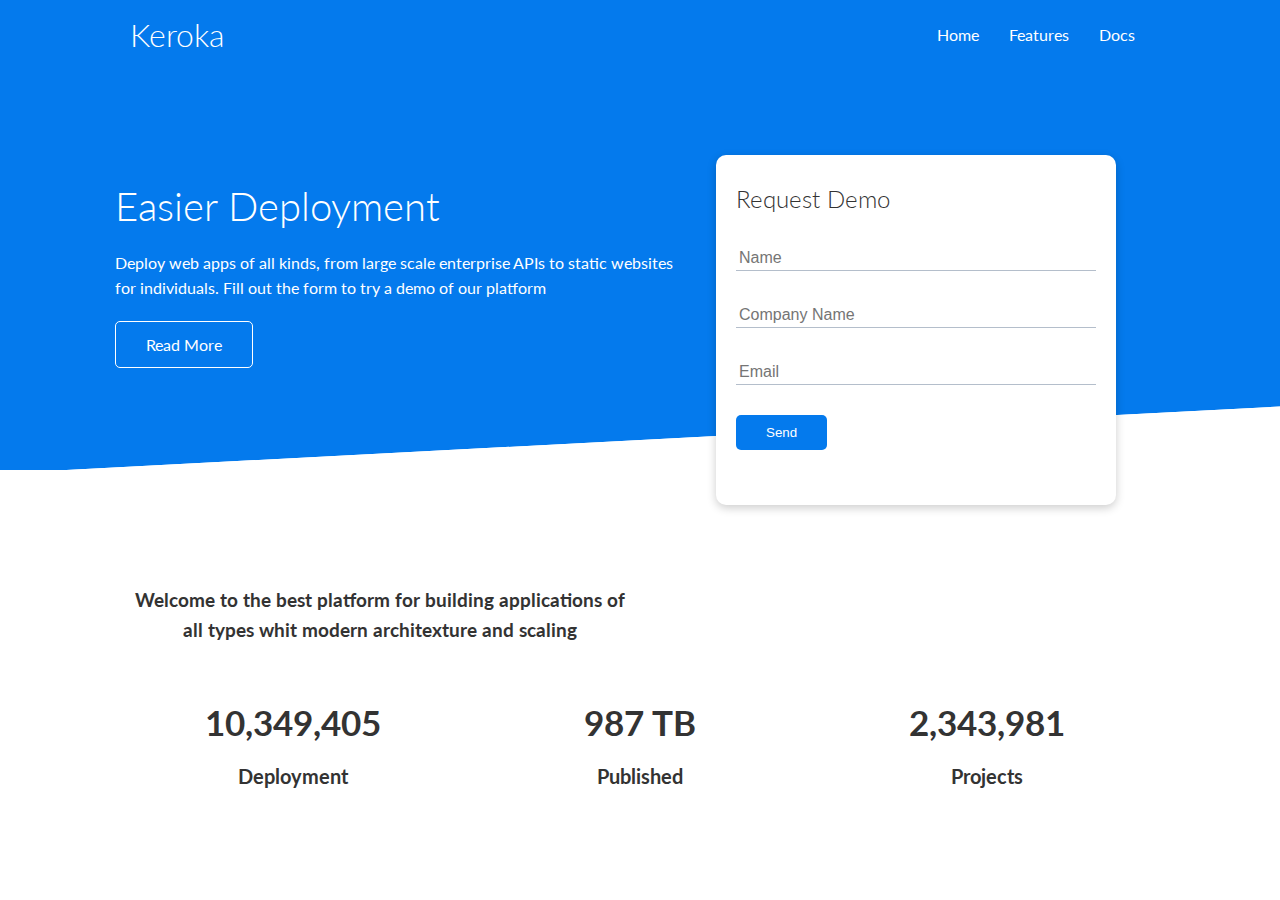
==== index.html @ ce79bc99 "Home page with some utilities css" ====
<!DOCTYPE html>
<html lang="en">
<head>
    <meta charset="UTF-8">
    <meta http-equiv="X-UA-Compatible" content="IE=edge">
    <meta name="viewport" content="width=device-width, initial-scale=1.0">
    <link rel="stylesheet" href="css/style.css">
    <link rel="stylesheet" href="css/utilities.css">
    <link rel="stylesheet" href="https://cdnjs.cloudflare.com/ajax/libs/font-awesome/6.1.1/css/all.min.css" integrity="sha512-KfkfwYDsLkIlwQp6LFnl8zNdLGxu9YAA1QvwINks4PhcElQSvqcyVLLD9aMhXd13uQjoXtEKNosOWaZqXgel0g==" crossorigin="anonymous" referrerpolicy="no-referrer" />
    <title>Heroka | Cloud Hosting For Everyone</title>
</head>
<body>
    <!-- Nav bar -->
    <div class="navbar">
        <div class="container flex">
            <h1 class="logo"> Keroka</h1>
            <nav>
                <ul>
                    <li><a href="index.html">Home</a></li>
                    <li><a href="features.html">Features</a></li>
                    <li><a href="docs.html">Docs</a></li>
                </ul>
            </nav>
        </div>
    </div>


    <!-- Show case -->
    <div class="showcase">
        <div class="container grid">
            <div class="showcase-text">
                <h1>Easier Deployment</h1>
                <p>Deploy web apps of all kinds, from
                large scale enterprise APIs to static
                websites for individuals. Fill out the
                form to try a demo of our platform</p>

                <a href="features.html" class="btn btn-outline">Read More</a>
            </div>

            <div class="showcase-form card">
                <h2>Request Demo</h2>
                <form>
                    <div class="form-control">
                        <input type="text" name="name" placeholder="Name" required>
                    </div>
                    <div class="form-control">
                        <input type="text" name="company" placeholder="Company Name" required>
                    </div>
                    <div class="form-control">
                        <input type="email" name="email" placeholder="Email" required>
                    </div>
                    <input type="submit" value="Send" class="btn btn-primart">
                </form>
            </div>
        </div>
    </div>

    <!-- Stats-->
    <section class="stats">
        <div class="container">
            <h3 class="stats-heading text-center my-1">
                Welcome to the best platform for building applications of all
                types whit modern architexture and scaling
            </h3>

            <div class="grid grid-3 text-center my-4">
                <div>
                    <i class="fas fa-server fa-3x"></i>
                    <h3 class="">10,349,405</h3>
                    <p class="tetxt-secondary">Deployment</p>
                </div>
                <div>
                    <i class="fas fa-upload fa-3x"></i>
                    <h3 class="">987 TB</h3>
                    <p class="tetxt-secondary">Published</p>
                </div>
                <div>
                    <i class="fas fa-project-diagram fa-3x"></i>
                    <h3 class="">2,343,981</h3>
                    <p class="tetxt-secondary">Projects</p>
                </div>
            </div>
        </div>
    </section>
</body>
</html>
---- css/style.css ----
@import url('https://fonts.googleapis.com/css2?family=Lato:wght@300&display=swap');

:root {
    --primary-color: #047aed;
}

* { 
  box-sizing: border-box;  
  padding: 0;
  margin: 0;
}

body {
    font-family: 'Lato', sans-serif;
    color: #333;
    line-height: 1.6;
}

ul {
    list-style-type: none;
}

a {
    text-decoration: none;
    color: #333;
}

h1,h2 {
    font-weight: 300;
    line-height: 1.2;
    margin: 10px 0;
}

p {
    margin: 10px 0;
}

img {
    width: 100%;
}

/* Nav Bar*/
.navbar {
    background-color: var(--primary-color);
    color: #fff;
    height: 70px;
}

.navbar ul {
    display: flex;
}

.navbar a {
    color: #fff;
    padding: 10px;
    margin: 0 5px;
}

.navbar .flex {
    justify-content: space-between;
}

.navbar a:hover{
    border-bottom: 2px #fff solid;
}

/* Showcase */
.showcase {
    height: 400px;
    background-color: var(--primary-color);
    color: #fff;
    position: relative;
}

.showcase .grid {
    overflow: visible;
    grid-template-columns: 55% 45%;
    gap: 30px;
}
.showcase-form {
    position: relative;
    top: 60px;
    height: 350px;
    width: 400px;
    padding: 40px;
    z-index: 100;
    /*justify-self: flex-end;*/
}

.showcase-form .form-control{
    margin: 30px 0;
}

.showcase-form input[type='text'],
.showcase-form input[type='email'] {
    border: 0;
    border-bottom: 1px solid #b4becb;
    width: 100%;
    padding: 3px;
    font-size: 16px;
}

.showcase::before, .showcase.showcase:after{
    content: '';
    position: absolute;
    height: 100px;
    bottom: -70px;
    right: 0;
    left: 0;
    background-color: #fff;
    transform:skewY(-3deg);
    -webkit-transform:skewY(-3deg);
    -moz-transform:skewY(-3deg);
    -ms-transform:skewY(-3deg);
}

.showcase-form input:focus{
    outline: none;
}

.showcase h1 {
    font-size: 40px;
}

.showcase p{
    margin: 20px 0;
}

/* Stats*/
.stats {
    padding-top: 100px;
}

.stats-heading {
    max-width: 500px;
    margin: auto;
}
.stats .grid h3 {
    font-size: 35px;
}

.stats .grid p {
    font-size: 20px;
    font-weight: bold;
}
---- css/utilities.css ----
.container {
    max-width: 1100px;
    margin: 0 auto;
    overflow: auto;
    padding: 0 40px;
}

.flex {
    display: flex;
    justify-content: center;
    align-items: center;
    height: 100%;
}

.grid {
    display: grid;
    grid-template-columns: repeat(2, 1fr);
    gap: 20px;
    justify-content: center;
    align-items: center;
    height: 100%;
}

.grid-3 {
    grid-template-columns: repeat(3, 1fr);
}

.card {
    background-color: #fff;
    color: #333;
    border-radius: 10px;
    box-shadow: 0 3px 10px rgba(0,0,0,0.2);
    padding: 20px;
    margin: 10px;
}

.btn {
    display: inline-block;
    padding: 10px 30px;
    cursor: pointer;
    background-color: var(--primary-color);
    color: #fff;
    border: none;
    border-radius: 5px;
}
.btn-outline {
    background-color: transparent;
    border: 1px solid #fff;
}

.btn:hover {
    transform: scale(0.98);
}

.text-center {
    text-align: center;
}

/* Margins on Y */
.my-1 {
    margin: 1rem 0;
}

.my-2 {
    margin: 1.5rem 0;
}

.my-3 {
    margin: 2rem 0;
}

.my-4 {
    margin: 3rem 0;
}

.my-5 {
    margin: 4rem 0;
}


/* Margins on X and Y */
.m-1 {
    margin: 1rem;
}

.m-2 {
    margin: 1.5rem;
}

.m-3 {
    margin: 2rem;
}

.m-4 {
    margin: 3rem;
}

.m-5 {
    margin: 4rem;
}
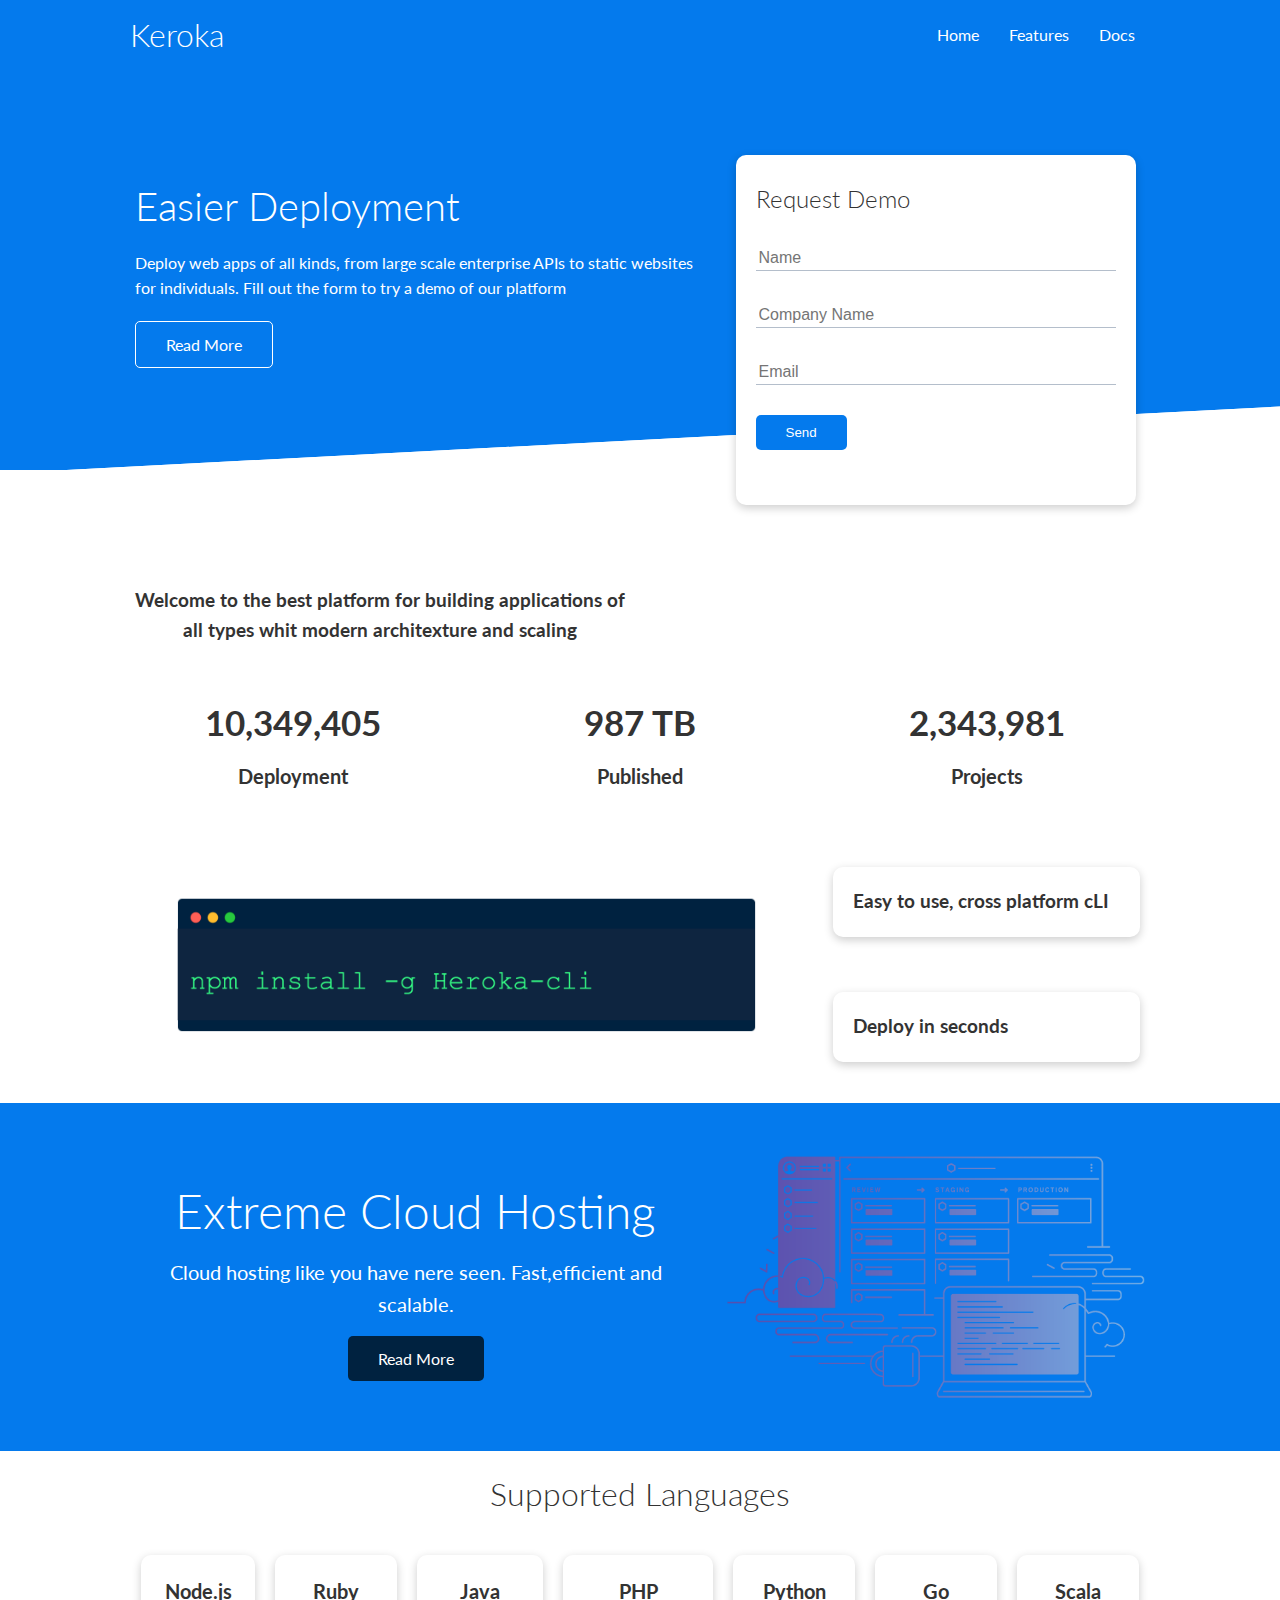
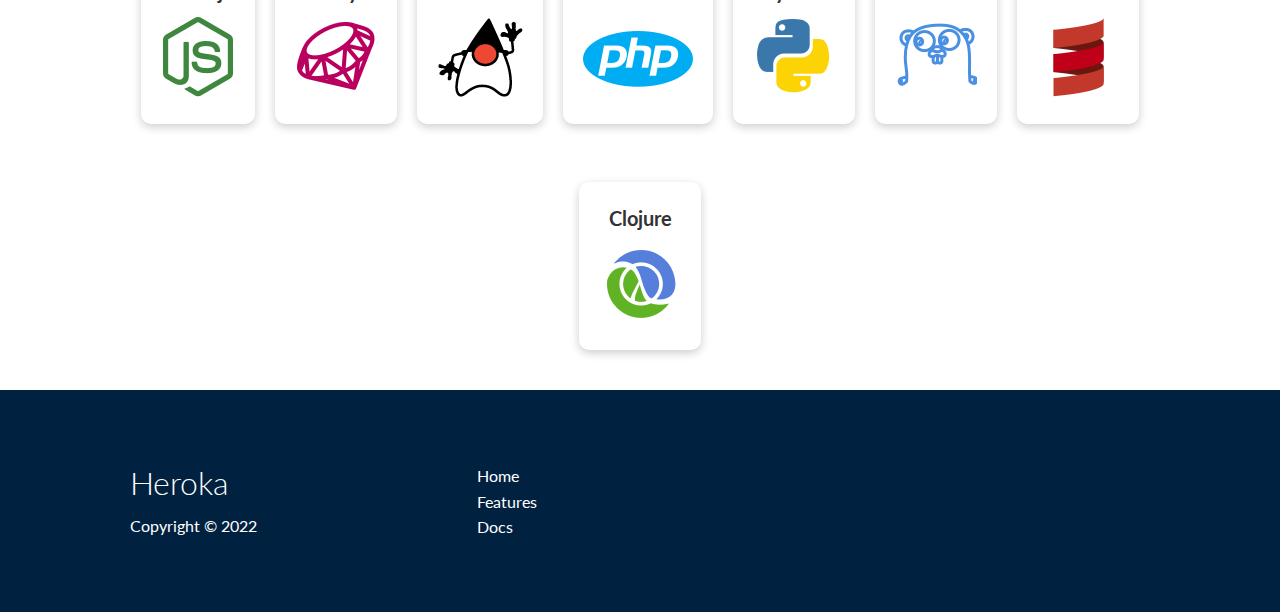
==== commit 7d8dfe93: "Features and Docs page, responsive for tablet and mobiles" ====
--- a/index.html
+++ b/index.html
@@ -83,5 +83,104 @@
             </div>
         </div>
     </section>
+
+    <!-- CLI -->
+    <section class="cli">
+        <div class="container grid">
+            <img src="images/cli.png" alt="">
+            <div class="card">
+                <h3>
+                    Easy to use, cross platform cLI
+                </h3>
+            </div>
+            <div class="card">
+                <h3>
+                    Deploy in seconds
+                </h3>
+            </div>
+        </div>
+    </section>
+
+
+    <!-- Cloud -->
+    <section class="cloud bg-primary my-2 py-2">
+        <div class="container grid">
+            <div class="text-center">
+                <h2 class="lg">Extreme Cloud Hosting</h2>
+                <p class="lead my-1">Cloud hosting like you have nere seen.
+                    Fast,efficient and scalable.
+                </p>
+                <a href="features.html" class="btn btn-dark">Read More</a>
+            </div>
+
+            <img src="images/cloud.png" alt="">
+        </div>
+    </section>
+
+    <!-- Languages -->
+    <section class="languages">
+        <h2 class="md text-center my-2">
+            Supported Languages
+        </h2>
+        <div class="container flex">
+            <div class="card">
+                <h4>Node.js</h4>
+                <img src="images/logos/node.png" alt="">
+            </div>
+            <div class="card">
+                <h4>Ruby</h4>
+                <img src="images/logos/ruby.png" alt="">
+            </div>
+            <div class="card">
+                <h4>Java</h4>
+                <img src="images/logos/java.png" alt="">
+            </div>
+            <div class="card">
+                <h4>PHP</h4>
+                <img src="images/logos/php.png" alt="">
+            </div>
+            <div class="card">
+                <h4>Python</h4>
+                <img src="images/logos/python.png" alt="">
+            </div>
+            <div class="card">
+                <h4>Go</h4>
+                <img src="images/logos/go.png" alt="">
+            </div>
+            <div class="card">
+                <h4>Scala</h4>
+                <img src="images/logos/scala.png" alt="">
+            </div>
+            <div class="card">
+                <h4>Clojure</h4>
+                <img src="images/logos/clojure.png" alt="">
+            </div>
+        </div>
+    </section>
+
+
+     <!-- Footer -->
+     <footer class="footer bg-dark py-5">
+         <div class="container grid grid-3">
+             <div>
+                 <h1>Heroka</h1>
+                 <p>Copyright &copy; 2022</p>
+             </div>
+             <nav>
+                 <ul>
+                     <li><a href="index.html">Home</a></li>
+                     <li><a href="feeatures.html">Features</a></li>
+                     <li><a href="docs.html">Docs</a></li>
+                </ul>
+             </nav>
+             <div class="social">
+                <a href="#"><i class="fab fa-github fa-2x"></i></a>
+                 <a href="#"><i class="fab fa-twitter fa-2x"></i></a>
+                 <a href="#"><i class="fab fa-facebook fa-2x"></i></a>
+                 <a href="#"><i class="fab fa-instagram fa-2x"></i></a>
+                 
+             </div>
+         </div>
+     </footer>
 </body>
 </html>--- a/css/style.css
+++ b/css/style.css
@@ -1,145 +1,393 @@
+
 @import url('https://fonts.googleapis.com/css2?family=Lato:wght@300&display=swap');
 
 :root {
-    --primary-color: #047aed;
-}
-
-* { 
-  box-sizing: border-box;  
+  --primary-color: #047aed;
+  --secondary-color: #1c3fa8;
+  --dark-color: #002240;
+  --light-color: #f4f4f4;
+  --success-color: #5cb85c;
+  --error-color: #d9534f;
+}
+
+* {
+  box-sizing: border-box;
   padding: 0;
   margin: 0;
 }
 
 body {
-    font-family: 'Lato', sans-serif;
-    color: #333;
-    line-height: 1.6;
+  font-family: 'Lato', sans-serif;
+  color: #333;
+  line-height: 1.6;
 }
 
 ul {
-    list-style-type: none;
+  list-style-type: none;
 }
 
 a {
-    text-decoration: none;
-    color: #333;
-}
-
-h1,h2 {
-    font-weight: 300;
-    line-height: 1.2;
-    margin: 10px 0;
+  text-decoration: none;
+  color: #333;
+}
+
+h1,
+h2 {
+  font-weight: 300;
+  line-height: 1.2;
+  margin: 10px 0;
 }
 
 p {
-    margin: 10px 0;
+  margin: 10px 0;
 }
 
 img {
-    width: 100%;
-}
-
-/* Nav Bar*/
+  width: 100%;
+}
+
+code,
+pre {
+  background: #333;
+  color: #fff;
+  padding: 10px;
+}
+
+.hidden {
+  visibility: hidden;
+  height: 0;
+}
+
+/* Navbar */
 .navbar {
-    background-color: var(--primary-color);
-    color: #fff;
-    height: 70px;
+  background-color: var(--primary-color);
+  color: #fff;
+  height: 70px;
 }
 
 .navbar ul {
-    display: flex;
+  display: flex;
 }
 
 .navbar a {
-    color: #fff;
-    padding: 10px;
-    margin: 0 5px;
+  color: #fff;
+  padding: 10px;
+  margin: 0 5px;
+}
+
+.navbar a:hover {
+  border-bottom: 2px #fff solid;
 }
 
 .navbar .flex {
-    justify-content: space-between;
-}
-
-.navbar a:hover{
-    border-bottom: 2px #fff solid;
+  justify-content: space-between;
 }
 
 /* Showcase */
 .showcase {
-    height: 400px;
-    background-color: var(--primary-color);
-    color: #fff;
-    position: relative;
+  height: 400px;
+  background-color: var(--primary-color);
+  color: #fff;
+  position: relative;
+}
+
+.showcase h1 {
+  font-size: 40px;
+}
+
+.showcase p {
+  margin: 20px 0;
 }
 
 .showcase .grid {
-    overflow: visible;
-    grid-template-columns: 55% 45%;
-    gap: 30px;
-}
+  overflow: visible;
+  grid-template-columns: 55% auto;
+  gap: 30px;
+}
+
+.showcase-text {
+  animation: slideInFromLeft 1s ease-in;
+}
+
 .showcase-form {
-    position: relative;
-    top: 60px;
-    height: 350px;
-    width: 400px;
-    padding: 40px;
-    z-index: 100;
-    /*justify-self: flex-end;*/
-}
-
-.showcase-form .form-control{
-    margin: 30px 0;
+  position: relative;
+  top: 60px;
+  height: 350px;
+  width: 400px;
+  padding: 40px;
+  z-index: 100;
+  justify-self: flex-end;
+  animation: slideInFromRight 1s ease-in;
+}
+
+.showcase-form .form-control {
+  margin: 30px 0;
 }
 
 .showcase-form input[type='text'],
 .showcase-form input[type='email'] {
-    border: 0;
-    border-bottom: 1px solid #b4becb;
-    width: 100%;
-    padding: 3px;
-    font-size: 16px;
-}
-
-.showcase::before, .showcase.showcase:after{
-    content: '';
-    position: absolute;
-    height: 100px;
-    bottom: -70px;
-    right: 0;
-    left: 0;
-    background-color: #fff;
-    transform:skewY(-3deg);
-    -webkit-transform:skewY(-3deg);
-    -moz-transform:skewY(-3deg);
-    -ms-transform:skewY(-3deg);
-}
-
-.showcase-form input:focus{
-    outline: none;
-}
-
-.showcase h1 {
-    font-size: 40px;
-}
-
-.showcase p{
-    margin: 20px 0;
-}
-
-/* Stats*/
+  border: 0;
+  border-bottom: 1px solid #b4becb;
+  width: 100%;
+  padding: 3px;
+  font-size: 16px;
+}
+
+.showcase-form input:focus {
+  outline: none;
+}
+
+.showcase::before,
+.showcase::after {
+  content: '';
+  position: absolute;
+  height: 100px;
+  bottom: -70px;
+  right: 0;
+  left: 0;
+  background: #fff;
+  transform: skewY(-3deg);
+  -webkit-transform: skewY(-3deg);
+  -moz-transform: skewY(-3deg);
+  -ms-transform: skewY(-3deg);
+}
+
+/* Stats */
 .stats {
-    padding-top: 100px;
+  padding-top: 100px;
+  animation: slideInFromBottom 1s ease-in;
 }
 
 .stats-heading {
-    max-width: 500px;
+  max-width: 500px;
+  margin: auto;
+}
+
+.stats .grid h3 {
+  font-size: 35px;
+}
+
+.stats .grid p {
+  font-size: 20px;
+  font-weight: bold;
+}
+
+/* Cli */
+.cli .grid {
+  grid-template-columns: repeat(3, 1fr);
+  grid-template-rows: repeat(2, 1fr);
+}
+
+.cli .grid > *:first-child {
+  grid-column: 1 / span 2;
+  grid-row: 1 / span 2;
+}
+
+/* Cloud */
+.cloud .grid {
+  grid-template-columns: 4fr 3fr;
+}
+
+/* Languages */
+
+.languages .flex {
+  flex-wrap: wrap;
+}
+
+.languages .card {
+  text-align: center;
+  margin: 18px 10px 40px;
+  transition: transform 0.2s ease-in;
+}
+
+.languages .card h4 {
+  font-size: 20px;
+  margin-bottom: 10px;
+}
+
+.languages .card:hover {
+  transform: translateY(-15px);
+}
+
+/* Features */
+.features-head img,
+.docs-head img {
+  width: 200px;
+  justify-self: flex-end;
+}
+
+.features-sub-head img {
+  width: 300px;
+  justify-self: flex-end;
+}
+
+.features-main .card > i {
+  margin-right: 20px;
+}
+
+.features-main .grid {
+  padding: 30px;
+}
+
+.features-main .grid > *:first-child {
+  grid-column: 1 / span 3;
+}
+
+.features-main .grid > *:nth-child(2) {
+  grid-column: 1 / span 2;
+}
+
+/* Docs */
+.docs-main h3 {
+  margin: 20px 0;
+}
+
+.docs-main .grid {
+  grid-template-columns: 1fr 2fr;
+  align-items: flex-start;
+}
+
+.docs-main nav li {
+  font-size: 17px;
+  padding-bottom: 5px;
+  margin-bottom: 5px;
+  border-bottom: 1px #ccc solid;
+}
+
+.docs-main a:hover {
+  font-weight: bold;
+}
+
+/* Footer */
+.footer .social a {
+  margin: 0 10px;
+}
+
+.fa-github:hover {
+  color: #000000;
+}
+
+.fa-facebook:hover {
+  color: #1773EA;
+}
+
+.fa-instagram:hover {
+  color: #B32E87;
+}
+
+.fa-twitter:hover {
+  color: #1C9CEA;
+}
+
+/* Animations */
+@keyframes slideInFromLeft {
+  0% {
+    transform: translateX(-100%);
+  }
+
+  100% {
+    transform: translateX(0);
+  }
+}
+
+@keyframes slideInFromRight {
+  0% {
+    transform: translateX(100%);
+  }
+
+  100% {
+    transform: translateX(0);
+  }
+}
+
+@keyframes slideInFromTop {
+  0% {
+    transform: translateY(-100%);
+  }
+
+  100% {
+    transform: translateX(0);
+  }
+}
+
+@keyframes slideInFromBottom {
+  0% {
+    transform: translateY(100%);
+  }
+
+  100% {
+    transform: translateX(0);
+  }
+}
+
+/* Tablets and under */
+@media (max-width: 768px) {
+  .grid,
+  .showcase .grid,
+  .stats .grid,
+  .cli .grid,
+  .cloud .grid,
+  .features-main .grid,
+  .docs-main .grid {
+    grid-template-columns: 1fr;
+    grid-template-rows: 1fr;
+  }
+
+  .showcase {
+    height: auto;
+  }
+
+  .showcase-text {
+    text-align: center;
+    margin-top: 40px;
+    animation: slideInFromTop 1s ease-in;
+  }
+
+  .showcase-form {
+    justify-self: center;
     margin: auto;
-}
-.stats .grid h3 {
-    font-size: 35px;
-}
-
-.stats .grid p {
-    font-size: 20px;
-    font-weight: bold;
-}+    animation: slideInFromBottom 1s ease-in;
+  }
+
+  .cli .grid > *:first-child {
+    grid-column: 1;
+    grid-row: 1;
+  }
+
+  .features-head,
+  .features-sub-head,
+  .docs-head {
+    text-align: center;
+  }
+
+  .features-head img,
+  .features-sub-head img,
+  .docs-head img {
+    justify-self: center;
+  }
+
+  .features-main .grid > *:first-child,
+  .features-main .grid > *:nth-child(2) {
+    grid-column: 1;
+  }
+}
+
+/* Mobile */
+@media (max-width: 500px) {
+  .navbar {
+    height: 110px;
+  }
+
+  .navbar .flex {
+    flex-direction: column;
+  }
+
+  .navbar ul {
+    padding: 10px;
+    background-color: rgba(0, 0, 0, 0.1);
+  }
+  
+  .showcase-form {
+    width: 300px;
+  }
+}
--- a/css/utilities.css
+++ b/css/utilities.css
@@ -52,8 +52,95 @@
     transform: scale(0.98);
 }
 
+/* Background & colored buttons */
+.bg-primary, .btn-primary {
+    background-color: var(--primary-color);
+    color: #fff;
+}
+
+.bg-secondary, .btn-secondary {
+    background-color: var(--secondary-color);
+    color: #fff;
+}
+
+.bg-dark, .btn-dark {
+    background-color: var(--dark-color);
+    color: #fff;
+}
+
+.bg-light, .btn-light {
+    background-color: var(--light-color);
+    color: #333;
+}
+
+.bg-primary a, .btn-primary a,
+.bg-secondary a, .btn-secondary a,
+.bg-dark a,.btn-dark {
+    color :#fff;
+}
+
+/* Text colors */
+.text-primary {
+    color: var(--primary-color);
+}
+
+.text-secondary {
+    color: var(--secondary-color);
+}
+
+.text-dark {
+    color: var(--dark-color);
+}
+
+.text-light {
+    color: var(--light-color);
+}
+
+/* Text sizes */
+.lead {
+    font-size: 20px;
+}
+
+.sm {
+    font-size: 1rem;
+}
+
+.md {
+    font-size: 2rem;
+}
+
+.lg {
+    font-size: 3rem;
+}
+
+.xl {
+    font-size: 4rem;
+}
+
 .text-center {
     text-align: center;
+}
+
+/* Alerts */
+.alert {
+    background-color: var(--light-color);
+    padding: 10px 20px;
+    font-weight: bold;
+    margin: 15px 0;
+}
+
+.alert i {
+    margin-right: 10px;
+}
+
+.alert-success {
+    background-color: var(--success-color);
+    color: #fff;
+}
+
+.alert-error {
+    background-color: var(--error-color);
+    color: #fff;
 }
 
 /* Margins on Y */
@@ -98,3 +185,47 @@
 .m-5 {
     margin: 4rem;
 }
+
+
+/* Pading on Y */
+.py-1 {
+    padding: 1rem 0;
+}
+
+.py-2 {
+    padding: 1.5rem 0;
+}
+
+.py-3 {
+    padding: 2rem 0;
+}
+
+.py-4 {
+    padding: 3rem 0;
+}
+
+.py-5 {
+    padding: 4rem 0;
+}
+
+
+/* Padings on X and Y */
+.p-1 {
+    padding: 1rem;
+}
+
+.p-2 {
+    padding: 1.5rem;
+}
+
+.p-3 {
+    padding: 2rem;
+}
+
+.p-4 {
+    padding: 3rem;
+}
+
+.m-5 {
+    padding: 4rem;
+}